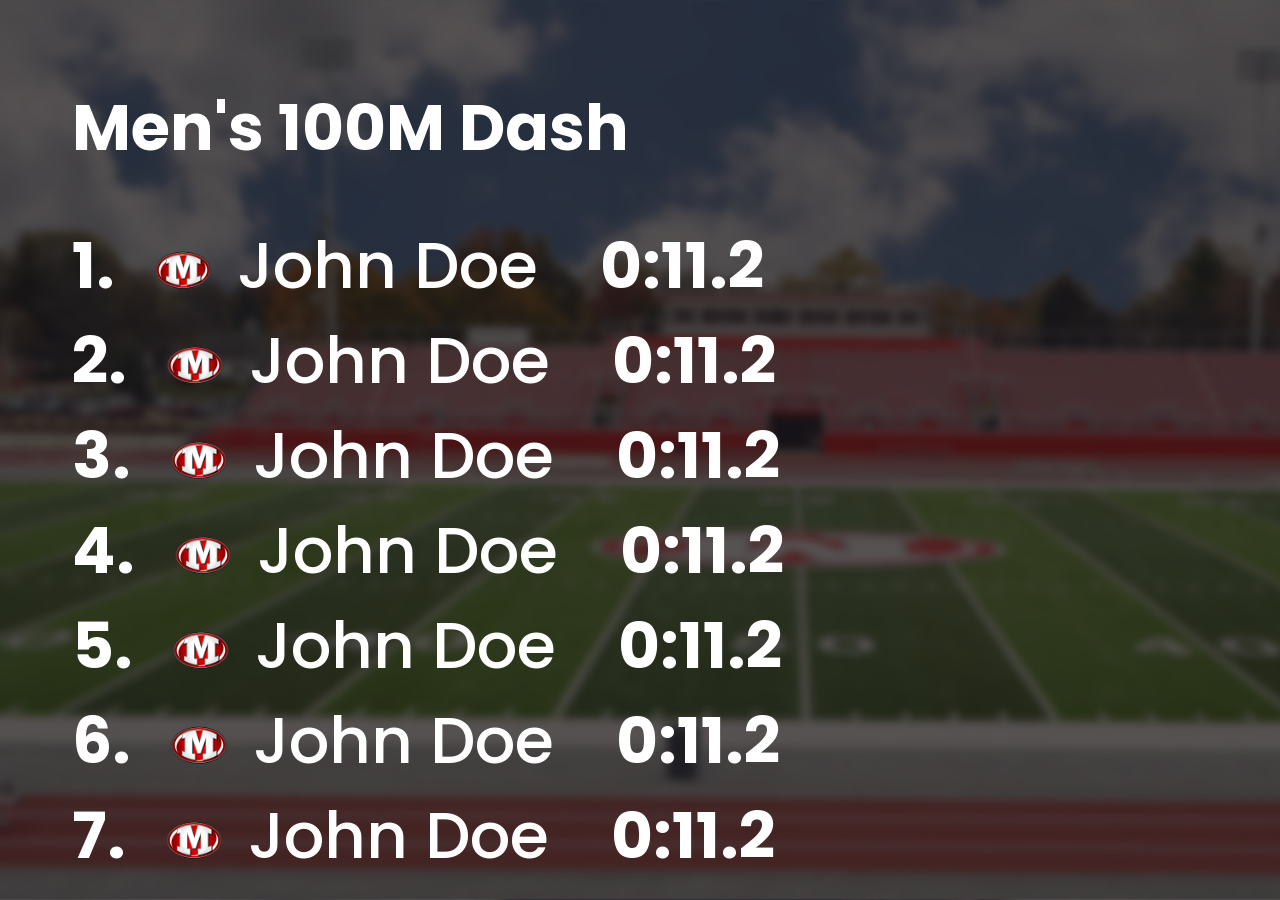
==== scoreboard.html @ cb150bfa "Created scoreboard.html and some basic styling." ====
<!DOCTYPE html>
<html>
    <head>
        <meta charset="utf-8">
        <meta name="viewport" content="width=device-width, initial-scale=1, maximum-scale=1">
        <title>Press F11 for Fullscreen</title>
        <link rel="stylesheet" type="text/css" href="css/scoreboard.css">
        <link rel="preconnect" href="https://fonts.gstatic.com">
        <link href="https://fonts.googleapis.com/css2?family=Poppins:wght@500;700&display=swap" rel="stylesheet">
    </head>
    <body>
        <h1>Men's 100M Dash</h1>
        <ol>
            <li><img src="images/mortonlogo.png">John Doe <strong>0:11.2</strong></li>
            <li><img src="images/mortonlogo.png">John Doe <strong>0:11.2</strong></li>
            <li><img src="images/mortonlogo.png">John Doe <strong>0:11.2</strong></li>
            <li><img src="images/mortonlogo.png">John Doe <strong>0:11.2</strong></li>
            <li><img src="images/mortonlogo.png">John Doe <strong>0:11.2</strong></li>
            <li><img src="images/mortonlogo.png">John Doe <strong>0:11.2</strong></li>
            <li><img src="images/mortonlogo.png">John Doe <strong>0:11.2</strong></li>
        </ol>
    </body>
</html>
---- css/scoreboard.css ----
html {
    background-image: url("../images/background.png");
    background-size: cover;
}

body {
    padding-top: 72px;
    padding-left: 64px;
}

h1 {
    font-family: 'Poppins', sans-serif;
    font-weight: 700;
    font-size: 48pt;
    color: #ffffff;
    margin-top: 0px;
}

img {
    vertical-align: middle;
    margin-left: 25px;
    margin-right: 25px;
    width: 58px;
    height: 58px;
}

strong {
    margin-left: 45px;
}

ol {
    padding-left: 0px;
    list-style-position: inside;
}

li {
    font-family: 'Poppins', sans-serif;
    font-weight: 500;
    font-size: 48pt;
    color: #ffffff;
}

li::marker {
    font-weight: 700;
}
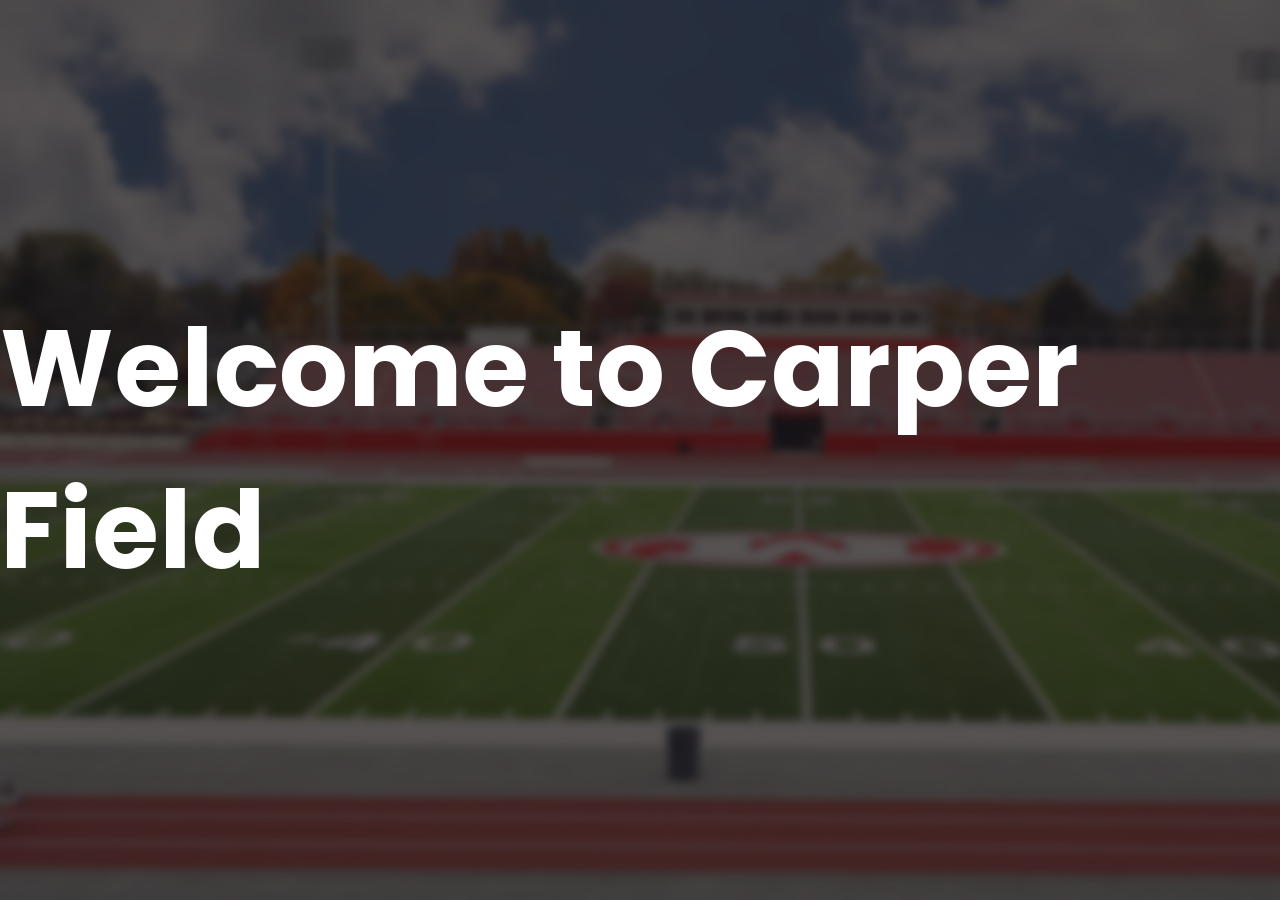
==== commit c5997965: "Release v1.0. Removed a lot of unused files." ====
--- a/scoreboard.html
+++ b/scoreboard.html
@@ -4,20 +4,22 @@
         <meta charset="utf-8">
         <meta name="viewport" content="width=device-width, initial-scale=1, maximum-scale=1">
         <title>Press F11 for Fullscreen</title>
-        <link rel="stylesheet" type="text/css" href="css/scoreboard.css">
+        <link rel="stylesheet" type="text/css" href="css/combined.css">
         <link rel="preconnect" href="https://fonts.gstatic.com">
         <link href="https://fonts.googleapis.com/css2?family=Poppins:wght@500;700&display=swap" rel="stylesheet">
     </head>
     <body>
-        <h1>Men's 100M Dash</h1>
-        <ol>
-            <li><img src="images/mortonlogo.png">John Doe <strong>0:11.2</strong></li>
-            <li><img src="images/mortonlogo.png">John Doe <strong>0:11.2</strong></li>
-            <li><img src="images/mortonlogo.png">John Doe <strong>0:11.2</strong></li>
-            <li><img src="images/mortonlogo.png">John Doe <strong>0:11.2</strong></li>
-            <li><img src="images/mortonlogo.png">John Doe <strong>0:11.2</strong></li>
-            <li><img src="images/mortonlogo.png">John Doe <strong>0:11.2</strong></li>
-            <li><img src="images/mortonlogo.png">John Doe <strong>0:11.2</strong></li>
-        </ol>
+        <script src="js/scoreboard.js"></script>
+        <div id="welcome" style="display: flex">
+            <h1 id="welcome-head">Welcome to Carper Field</h1>
+            <!-- TODO <h6 id="time">9:41 AM</h6> -->
+        </div>
+        <div id="race" style="display: none">
+            <h1 id="race-title">Men's 100M Dash</h1>
+            <div id="container">
+                <ol id="scoreboard">
+                </ol>
+            </div>
+        </div>
     </body>
 </html>
--- a/css/combined.css
+++ b/css/combined.css
@@ -0,0 +1,89 @@
+html {
+    background-image: url("../images/background.png");
+    background-size: cover;
+}
+
+/* Start of welcome screen styling */
+body {
+    margin: 0px;
+    padding: 0px;
+}
+
+#welcome {
+    flex-direction: column;
+    align-items: center;
+    justify-content: center;
+    width: 100vw;
+    height: 100vh;
+    margin: 0px;
+}
+
+#welcome-head {
+    display: block;
+    font-size: 81pt;
+    font-family: 'Poppins', sans-serif;
+    font-weight: 700;
+    color: #ffffff;
+}
+
+h6 {
+    position: absolute;
+    bottom: 20px;
+    left: 40px;
+    font-size: 48pt;
+    margin: 0px;
+    font-family: 'Poppins', sans-serif;
+    font-weight: 700;
+    color: #ffffff;
+}
+
+/* Start of race scores styling */
+#race {
+    padding-top: 72px;
+    padding-left: 64px;
+}
+
+#race-title {
+    font-family: 'Poppins', sans-serif;
+    font-weight: 700;
+    font-size: 48pt;
+    color: #ffffff;
+    margin-top: 0px;
+    max-width: 1750px;
+    white-space: nowrap;
+    overflow: hidden;
+    text-overflow: ellipsis;
+}
+
+#container {
+    overflow: hidden;
+}
+
+img {
+    vertical-align: middle;
+    margin-left: 25px;
+    margin-right: 25px;
+    width: 58px;
+    height: 58px;
+}
+
+strong {
+    margin-left: 45px;
+}
+
+ol {
+    padding-left: 0px;
+    list-style-position: inside;
+    max-height: 672px;
+}
+
+li {
+    font-family: 'Poppins', sans-serif;
+    font-weight: 500;
+    font-size: 48pt;
+    color: #ffffff;
+}
+
+li::marker {
+    font-weight: 700;
+}
